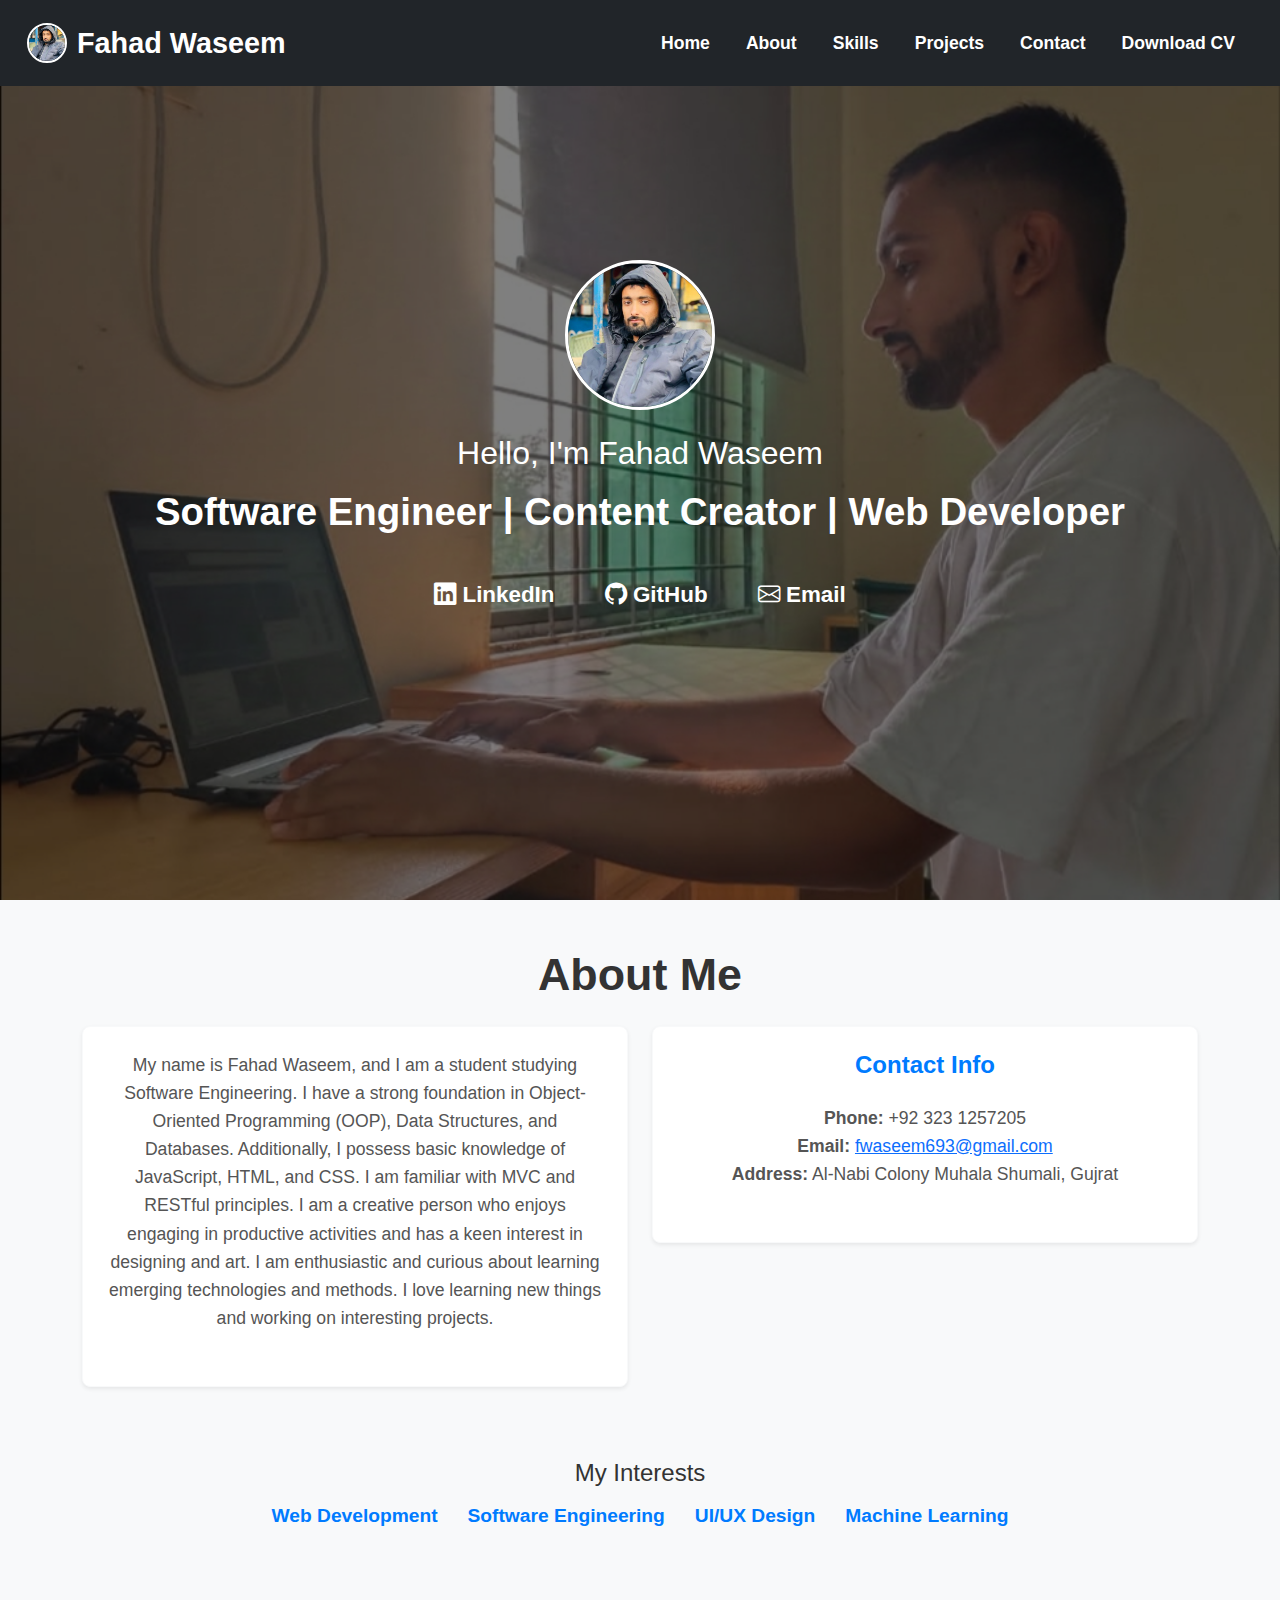
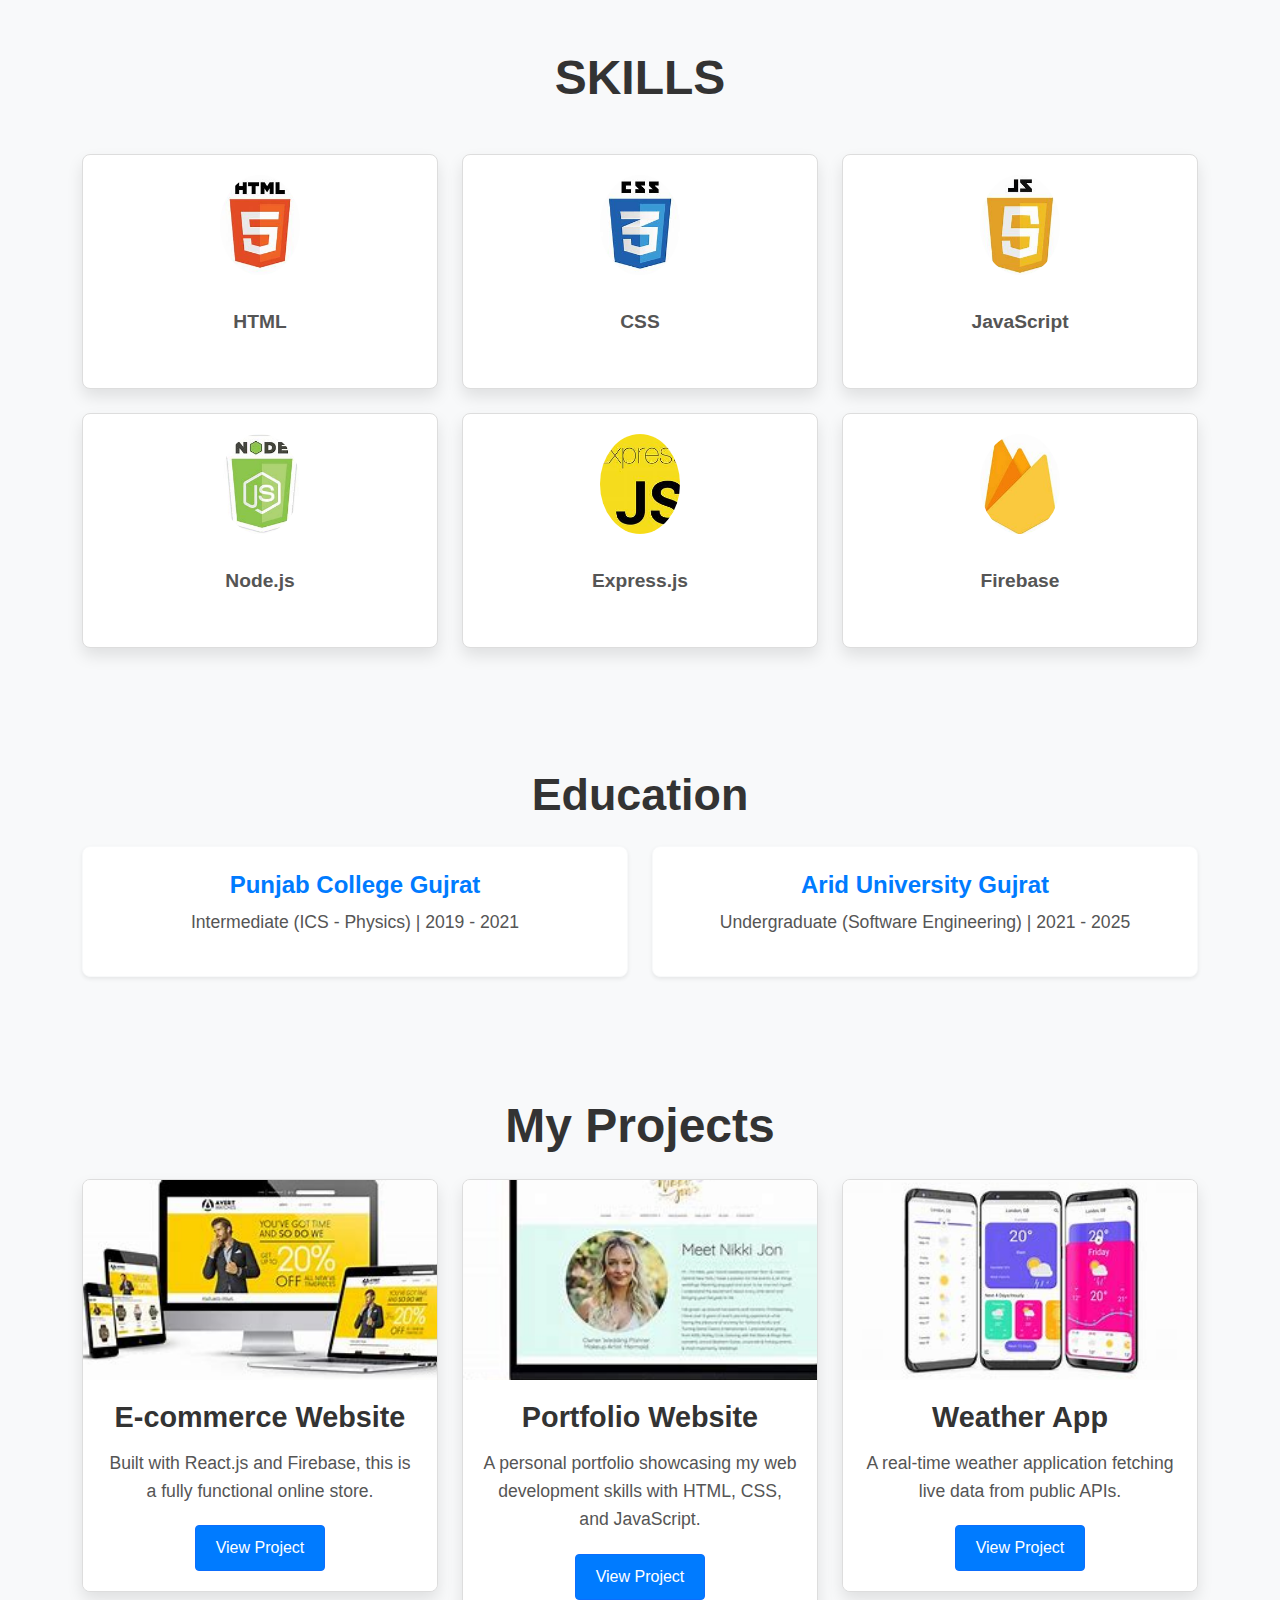
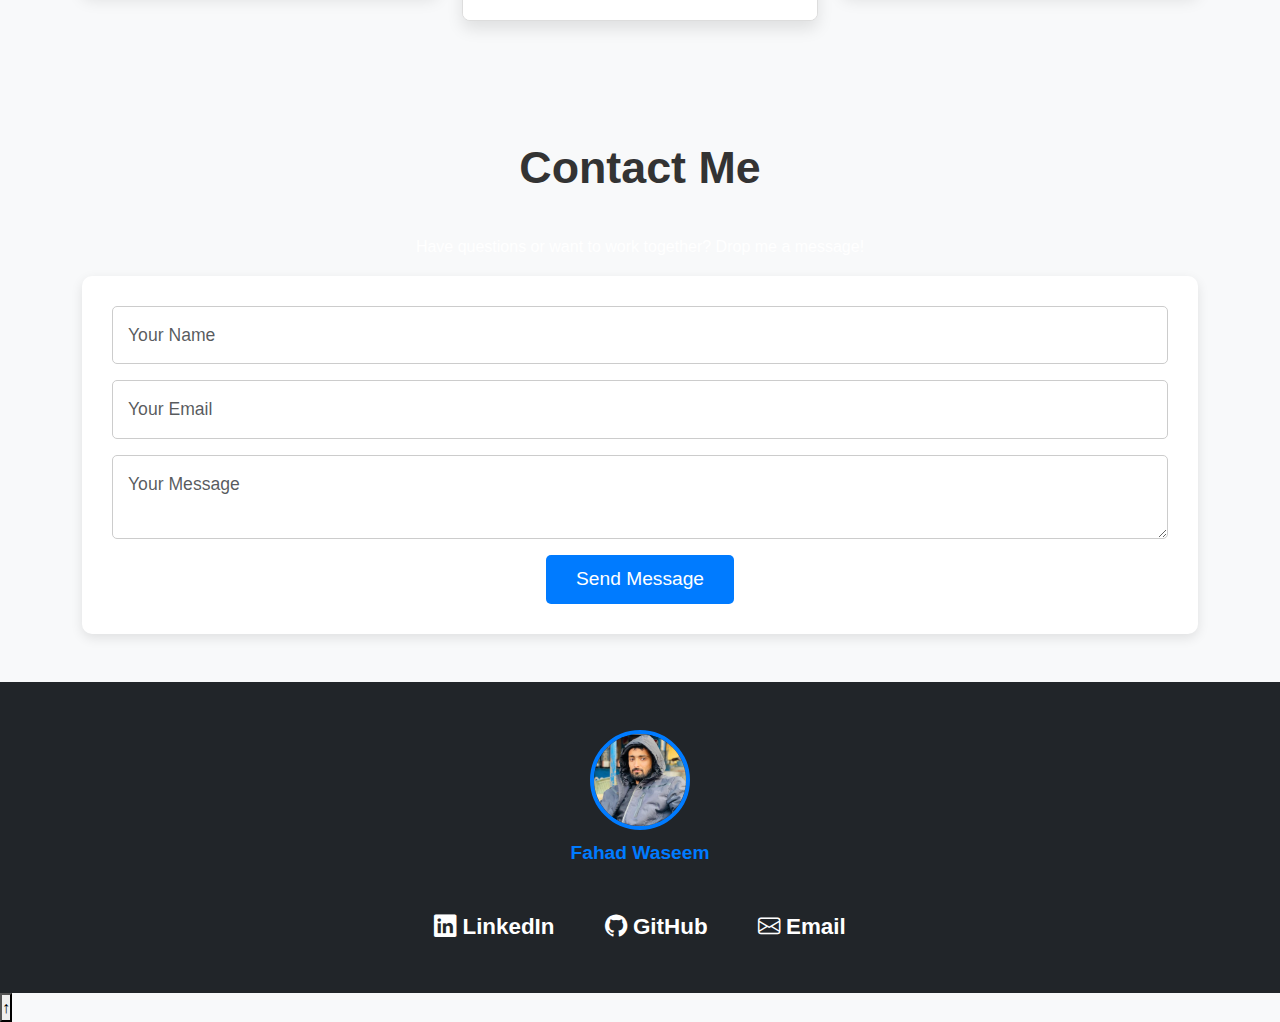
==== index.html @ c58f704f "upload portfolio-website" ====
<!DOCTYPE html>
<html lang="en">

<head>
    <meta charset="UTF-8">
    <meta name="viewport" content="width=device-width, initial-scale=1.0">
    <meta name="description" content="Portfolio website showcasing skills and projects">
    <title>Fahad Waseem - Portfolio</title>
    <!-- Bootstrap CSS Link -->
     <link rel="icon" type="image/png" href="/assets/fahad.jpg">
    <link href="https://cdn.jsdelivr.net/npm/bootstrap@5.3.0-alpha1/dist/css/bootstrap.min.css" rel="stylesheet">
    <link href="https://cdn.jsdelivr.net/npm/bootstrap-icons/font/bootstrap-icons.css" rel="stylesheet">
    <link rel="stylesheet" href="css/styles.css">
</head>

<body>

    <!-- Navigation Bar -->
    <header>
        <nav class="navbar navbar-expand-lg navbar-dark bg-dark fixed-top">
            <div class="container-fluid">
                <img src="assets/fahad.jpg" alt="Fahad Waseem" class="profile-logo">
                <a class="navbar-brand" href="#">Fahad Waseem</a>
                <button class="navbar-toggler" type="button" data-bs-toggle="collapse" data-bs-target="#navbarNav"
                    aria-controls="navbarNav" aria-expanded="false" aria-label="Toggle navigation">
                    <span class="navbar-toggler-icon"></span>
                </button>
                <div class="collapse navbar-collapse" id="navbarNav">
                    <ul class="navbar-nav ms-auto">
                        <li class="nav-item"><a class="nav-link" href="#home">Home</a></li>
                        <li class="nav-item"><a class="nav-link" href="#about">About</a></li>
                        <li class="nav-item"><a class="nav-link" href="#skills">Skills</a></li>
                        <li class="nav-item"><a class="nav-link" href="#projects">Projects</a></li>
                        <li class="nav-item"><a class="nav-link" href="#contact">Contact</a></li>
                        <li class="nav-item"><a class="nav-link" href="html/previewcv.html">Download CV</a></li>
                    </ul>
                </div>
            </div>
        </nav>
    </header>

   <!-- Hero Section (Home) -->
    <section id="home" class="hero d-flex justify-content-center align-items-center text-center text-white bg-primary"
    style="height: 100vh;">
    <div class="hero-content">
        <img src="assets/fahad.jpg" alt="Fahad Waseem" class="profile-img rounded-circle mb-4" style="width: 150px; height: 150px;">
        <h2>Hello, I'm Fahad Waseem</h2>
        <p>Software Engineer | Content Creator | Web Developer</p>

        <!-- Social Links -->
        <div class="social-links mt-3">
            <a href="https://www.linkedin.com/in/fahad-waseem-567947320/" target="_blank" class="text-white me-4">
                <i class="bi bi-linkedin"></i> LinkedIn
            </a>
            <a href="" target="_blank" class="text-white me-4">
                <i class="bi bi-github"></i> GitHub
            </a>
            <a href="mailto:fwaseem693@gmail.com" class="text-white">
                <i class="bi bi-envelope"></i> Email
            </a>
        </div>
    </div>
    </section>

        <!-- About Me Section -->
    <section id="about" class="about py-5 bg-light">
        <div class="container">
            <h2 class="text-center mb-4">About Me</h2>
            
            <div class="row">
                <!-- About Me Card -->
                <div class="col-md-6 mb-4">
                    <div class="card shadow-sm border-light p-4">
                        <p class="text-center">
                            My name is Fahad Waseem, and I am a student studying Software Engineering. I have a strong foundation in Object-Oriented Programming (OOP), Data Structures, and Databases. Additionally, I possess basic knowledge of JavaScript, HTML, and CSS. I am familiar with MVC and RESTful principles. I am a creative person who enjoys engaging in productive activities and has a keen interest in designing and art. I am enthusiastic and curious about learning emerging technologies and methods. I love learning new things and working on interesting projects.
                        </p>
                    </div>
                </div>

                <!-- Contact Info Card -->
                <div class="col-md-6 mb-4">
                    <div class="card shadow-sm border-light p-4">
                        <h4 class="text-center mb-4">Contact Info</h4>
                        <p class="text-center">
                            <strong>Phone:</strong> +92 323 1257205 <br>
                            <strong>Email:</strong> <a href="mailto:fwaseem693@gmail.com">fwaseem693@gmail.com</a> <br>
                            <strong>Address:</strong> Al-Nabi Colony Muhala Shumali, Gujrat
                        </p>
                    </div>
                </div>
            </div>

            <!-- Interests Section -->
            <h4 class="text-center mt-5">My Interests</h4>
            <ul class="interests text-center">
                <li>Web Development</li>
                <li>Software Engineering</li>
                <li>UI/UX Design</li>
                <li>Machine Learning</li>
            </ul>
        </div>
    </section>


   <!-- Skills Section -->
<section id="skills" class="skills py-5">
    <div class="container">
        <h2 class="text-center mb-5">Skills</h2>
        <div class="row text-center">
            <!-- HTML Skill -->
            <div class="col-md-4 mb-4">
                <div class="card skill-card">
                    <img src="assets/html.png" alt="HTML" class="card-img-top" style="height: 100px; width: 100px;">
                    <div class="card-body">
                        <h5 class="card-title">HTML</h5>
                    </div>
                </div>
            </div>
            <!-- CSS Skill -->
            <div class="col-md-4 mb-4">
                <div class="card skill-card">
                    <img src="assets/css.png" alt="CSS" class="card-img-top" style="height: 100px; width: 100px;">
                    <div class="card-body">
                        <h5 class="card-title">CSS</h5>
                    </div>
                </div>
            </div>
            <!-- JavaScript Skill -->
            <div class="col-md-4 mb-4">
                <div class="card skill-card">
                    <img src="assets/js.jpeg" alt="JavaScript" class="card-img-top" style="height: 100px; width: 100px;">
                    <div class="card-body">
                        <h5 class="card-title">JavaScript</h5>
                    </div>
                </div>
            </div>
            <!-- Node.js Skill -->
            <div class="col-md-4 mb-4">
                <div class="card skill-card">
                    <img src="assets/Node.jpeg" alt="Node.js" class="card-img-top" style="height: 100px; width: 100px;">
                    <div class="card-body">
                        <h5 class="card-title">Node.js</h5>
                    </div>
                </div>
            </div>
            <!-- Express.js Skill -->
            <div class="col-md-4 mb-4">
                <div class="card skill-card">
                    <img src="assets/express.jpeg" alt="Express.js" class="card-img-top" style="height: 100px; width: 100px;">
                    <div class="card-body">
                        <h5 class="card-title">Express.js</h5>
                    </div>
                </div>
            </div>
            <!-- Firebase Skill -->
            <div class="col-md-4 mb-4">
                <div class="card skill-card">
                    <img src="assets/firebase.jpeg" alt="Firebase" class="card-img-top" style="height: 100px; width: 100px;">
                    <div class="card-body">
                        <h5 class="card-title">Firebase</h5>
                    </div>
                </div>
            </div>
        </div>
    </div>
</section>


        <!-- Education Section -->
    <section id="education" class="education py-5 bg-light">
        <div class="container">
            <h2 class="text-center mb-4">Education</h2>
            <div class="row">
                <!-- Education Item 1 -->
                <div class="col-md-6 mb-4">
                    <div class="card shadow-sm border-light p-4">
                        <h4 class="text-center">Punjab College Gujrat</h4>
                        <p class="text-center">Intermediate (ICS - Physics) | 2019 - 2021</p>
                    </div>
                </div>

                <!-- Education Item 2 -->
                <div class="col-md-6 mb-4">
                    <div class="card shadow-sm border-light p-4">
                        <h4 class="text-center">Arid University Gujrat</h4>
                        <p class="text-center">Undergraduate (Software Engineering) | 2021 - 2025</p>
                    </div>
                </div>
            </div>
        </div>
    </section>


    <!-- Projects Section -->
<section id="projects" class="projects py-5">
    <div class="container">
        <h2 class="text-center mb-4">My Projects</h2>
        <div class="row">
            <!-- Project 1 -->
            <div class="col-md-4 mb-4">
                <div class="card">
                    <img src="assets/E-commerce.jpeg" alt="E-commerce Website" class="card-img-top">
                    <div class="card-body">
                        <h5 class="card-title">E-commerce Website</h5>
                        <p class="card-text">Built with React.js and Firebase, this is a fully functional online store.</p>
                        <a href="" target="_blank" class="btn btn-primary">View Project</a>
                    </div>
                </div>
            </div>

            <!-- Project 2 -->
            <div class="col-md-4 mb-4">
                <div class="card">
                    <img src="assets/Portfolio.jpeg" alt="Portfolio Website" class="card-img-top">
                    <div class="card-body">
                        <h5 class="card-title">Portfolio Website</h5>
                        <p class="card-text">A personal portfolio showcasing my web development skills with HTML, CSS, and JavaScript.</p>
                        <a href="" target="_blank" class="btn btn-primary">View Project</a>
                    </div>
                </div>
            </div>

            <!-- Project 3 -->
            <div class="col-md-4 mb-4">
                <div class="card">
                    <img src="assets/Weather.jpeg" alt="Weather App" class="card-img-top">
                    <div class="card-body">
                        <h5 class="card-title">Weather App</h5>
                        <p class="card-text">A real-time weather application fetching live data from public APIs.</p>
                        <a href="" target="_blank" class="btn btn-primary">View Project</a>
                    </div>
                </div>
            </div>
        </div>
    </div>
</section>

    <!-- Contact Section -->
<section id="contact" class="contact py-5">
    <div class="container text-center">
        <h2 class="section-title">Contact Me</h2>
        <p class="section-subtitle">Have questions or want to work together? Drop me a message!</p>
        
        <form id="contactForm">
            <div class="mb-3">
                <input type="text" id="name" placeholder="Your Name" class="form-control" required>
            </div>
            <div class="mb-3">
                <input type="email" id="email" placeholder="Your Email" class="form-control" required>
            </div>
            <div class="mb-3">
                <textarea id="message" placeholder="Your Message" class="form-control" required></textarea>
            </div>
            <button type="submit" class="btn btn-primary">Send Message</button>
        </form>
    </div>
</section>

    <!-- Footer -->
<footer class="bg-dark text-white py-5">
    <div class="container text-center">
        <!-- Footer Logo and Name -->
        <div class="footer-logo mb-4">
            <img src="assets/fahad.jpg" alt="Fahad Waseem" class="footer-logo-img rounded-circle">
            <p class="mt-2">Fahad Waseem</p>
        </div>

        <!-- Social Links -->
        <div class="social-links mt-3">
            <a href="https://www.linkedin.com/in/fahad-waseem-567947320/" target="_blank" class="text-white me-4">
                <i class="bi bi-linkedin"></i> LinkedIn
            </a>
            <a href="" target="_blank" class="text-white me-4">
                <i class="bi bi-github"></i> GitHub
            </a>
            <a href="mailto:fwaseem693@gmail.com" class="text-white">
                <i class="bi bi-envelope"></i> Email
            </a>
        </div>
    </div>
</footer>


    <!-- Bootstrap and Custom JavaScript -->
    <script src="https://cdn.jsdelivr.net/npm/bootstrap@5.3.0-alpha1/dist/js/bootstrap.bundle.min.js"></script>
    <script src="js/script.js"></script>
</body>

</html>
---- css/styles.css ----
/* General Reset */
* {
    margin: 0;
    padding: 0;
    box-sizing: border-box;
}

/* Body and General Styles */
body {
    font-family: 'Arial', sans-serif;
    line-height: 1.6;
    background-color: #f8f9fa;
    color: #333;
}


/* General Styles */
body {
    font-family: Arial, sans-serif;
    margin: 0;
    padding: 0;
    box-sizing: border-box;
    scroll-behavior: smooth;
}
/* Navbar */
.navbar {
    background-color: #222831; /* Dark Gray */
}

/* Hero Section */
.hero {
    background-color: #393E46; /* Charcoal Gray */
    color: #ffffff;
}

/* About Section */
#about {
    background-color: #EEEEEE; /* Light Gray */
    padding: 80px 0;
}

/* Skills Section */
#skills {
    background-color: #F8F9FA; /* Teal Blue */
    padding: 80px 0;
}

/* Projects Section */
#projects {
    background-color: #F8F9FA; /* Off White */
    padding: 80px 0;
}

/* Contact Section */
#contact {
    background-color:#F8F9FA; /* Dark Gray */
    color: #ffffff;
    padding: 80px 0;
}

/* Navigation Bar */
.navbar {
    padding: 15px;
}

.navbar-brand {
    font-size: 1.8rem;
    font-weight: bold;
    color: #fff;
}

.navbar-brand:hover {
    color: #0066ff;
}

/* Navbar Logo Styling */
.profile-logo {
    width: 40px; 
    height: 40px;
    border-radius: 50%; 
    object-fit: cover; 
    margin-right: 10px; 
    border: 2px solid #fff; 
}

.navbar-nav .nav-link {
    color: #fff !important;
    font-size: 1.1rem;
    margin: 0 10px;
    font-weight: bold;
}

.navbar-nav .nav-link:hover {
    color: #0066ff !important;
}

/* Hero Section */
.hero {
    background-image: url('/assets/hro.jpg'); /* You can replace this with your custom background image */
    background-size: cover;
    background-position: center;
    height: 100vh;
    display: flex;
    justify-content: center;
    align-items: center;
    text-align: center;
    position: relative;
    color: white;
}

.hero::before {
    content: "";
    position: absolute;
    top: 0;
    left: 0;
    width: 100%;
    height: 100%;
    background: rgba(0, 0, 0, 0.5); /* Black overlay with opacity */
}

.hero-content {
    z-index: 2;
    margin-bottom: 20px;
    font-size: 2.4rem;
    font-weight: bold;
    color: #fff;
}

.profile-img {
    width: 150px;
    height: 150px;
    border-radius: 50%;
    border: 3px solid #fff;
    transition: transform 0.3s ease;
}

.profile-img:hover {
    transform: scale(1.1);
}

/* Social Links */
.social-links a {
    color: white;
    font-size: 1.3rem;
    margin: 0 10px;
    text-decoration: none;
    font-weight: bold;
    transition: color 0.3s ease, transform 0.3s ease;
}

.social-links a:hover {
    color: #0066ff; /* Blue hover color */
    transform: translateY(-5px); /* Slight upward movement */
}

.social-links a:focus {
    outline: none; /* Remove the default focus outline */
}

/* About Section */
.about {
    padding: 60px 0;
    background-color: #f8f9fa; /* Lighter background for a cleaner look */
}

.about h2 {
    font-size: 2.8rem;
    margin-bottom: 20px;
    font-weight: bold;
    color: #333; /* Darker text for readability */
}

.about p {
    font-size: 1.2rem;
    margin-bottom: 30px;
    color: #555; /* Slightly lighter text for better readability */
}

.card {
    border-radius: 10px;
    background-color: #ffffff;
    border: none;
    box-shadow: 0 4px 12px rgba(0, 0, 0, 0.1);
    transition: box-shadow 0.3s ease, transform 0.3s ease;
}

.card:hover {
    box-shadow: 0 6px 18px rgba(0, 0, 0, 0.2);
    transform: translateY(-5px);
}

.card .card-body {
    padding: 20px;
}

.interests {
    list-style-type: none;
    padding: 0;
    font-size: 1.2rem;
    display: flex;
    justify-content: center;
    flex-wrap: wrap;
}

.interests li {
    margin: 5px 15px;
    font-weight: bold;
    color: #007bff; /* Blue color for the interests */
}

.interests li:hover {
    color: #0056b3; /* Darker blue when hovered */
    cursor: pointer;
}

/* Responsive Design */
@media (max-width: 768px) {
    .about h2 {
        font-size: 2.4rem;
    }

    .about p {
        font-size: 1.1rem;
    }

    .interests {
        font-size: 1rem;
        flex-direction: column;
        align-items: center;
    }
}

/* Education Section */
.education {
    padding: 60px 0;
    background-color: #f1f1f1;
}

.education h2 {
    font-size: 2.8rem;
    margin-bottom: 40px;
    font-weight: bold;
    color: #333;
}

.card {
    border-radius: 10px;
    background-color: #ffffff;
    border: none;
    box-shadow: 0 4px 12px rgba(0, 0, 0, 0.1);
    transition: box-shadow 0.3s ease, transform 0.3s ease;
}

.card:hover {
    box-shadow: 0 6px 18px rgba(0, 0, 0, 0.2);
    transform: translateY(-5px);
}

.card .card-body {
    padding: 20px;
    text-align: center;
}

.card h4 {
    font-size: 1.5rem;
    font-weight: bold;
    color: #007bff; /* Blue color for the headings */
}

.card p {
    font-size: 1.1rem;
    color: #555;
}

/* Responsive Design */
@media (max-width: 768px) {
    .education h2 {
        font-size: 2.4rem;
    }

    .card h4 {
        font-size: 1.4rem;
    }

    .card p {
        font-size: 1rem;
    }
}

/* Skills Section Styling */
.skills {
    padding: 60px 10px;
    background-color: #f8f9fa;
}

.skills h2 {
    font-size: 3rem;
    font-weight: bold;
    color: #333;
    margin-bottom: 30px;
    text-transform: uppercase;
}

.skill-card {
    border: none;
    box-shadow: 0 4px 12px rgba(0, 0, 0, 0.1);
    transition: transform 0.3s ease, box-shadow 0.3s ease;
    border-radius: 8px;
    background-color: #ffffff;
    padding: 20px;
}

.skill-card:hover {
    transform: translateY(-10px);
    box-shadow: 0 8px 20px rgba(0, 0, 0, 0.2);
}

/* Card Image Styling */
.skill-card img {
    display: block;
    margin: 0 auto;
    border-radius: 50%;
    max-width: 80px;
    transition: transform 0.3s ease;
}

.skill-card:hover img {
    transform: scale(1.1);
}

/* Card Title Styling */
.skill-card .card-title {
    font-size: 1.2rem;
    font-weight: 600;
    color: #555;
    margin-top: 15px;
}

/* Responsive Design */
@media (max-width: 768px) {
    .skills h2 {
        font-size: 2.5rem;
    }

    .skill-card img {
        max-width: 70px;
    }
}


/* Projects Section */
.projects {
    padding: 80px 0;  /* Increased padding for better spacing */
    background-color: #f8f9fa;  /* Slight off-white background for a cleaner look */
}

.projects h2 {
    font-size: 3rem;  /* Larger heading */
    font-weight: 700;  /* Bold font */
    color: #333;  /* Dark text color for better readability */
    margin-bottom: 40px;  /* More space between heading and projects */
    text-align: center;  /* Centered heading */
}

.card {
    border-radius: 8px;  /* Rounded corners for modern design */
    border: 1px solid #ddd;  /* Light border for each card */
    box-shadow: 0 8px 16px rgba(0, 0, 0, 0.1);  /* Subtle shadow effect */
    overflow: hidden;  /* Ensures content doesn't overflow the rounded corners */
    transition: transform 0.3s ease, box-shadow 0.3s ease;
}

.card:hover {
    transform: translateY(-10px);  /* Smooth hover effect */
    box-shadow: 0 12px 24px rgba(0, 0, 0, 0.15);  /* Darker shadow on hover for depth */
}

.card-img-top {
    object-fit: cover;  /* Ensures images cover the card width/height without distortion */
    height: 200px;  /* Fixed image height for consistency */
}

.card-body {
    padding: 25px;  /* More padding inside the card */
    background-color: #fff;  /* White background for text content */
}

.card-title {
    font-size: 1.8rem;  /* Consistent, readable size */
    font-weight: 600;  /* Bold title */
    margin-bottom: 15px;  /* Spacing below title */
    color: #333;  /* Dark text color */
}

.card-text {
    font-size: 1.1rem;  /* Readable font size */
    color: #555;  /* Slightly lighter text for better contrast */
    margin-bottom: 20px;  /* Spacing between description and link */
}

.btn-primary {
    background-color: #007bff;  /* Primary blue color */
    color: #fff;  /* White text on the button */
    padding: 10px 20px;
    font-size: 1rem;
    border-radius: 4px;
    text-align: center;
    transition: background-color 0.3s ease;
    text-decoration: none;  /* Remove underline from the link */
}

.btn-primary:hover {
    background-color: #0056b3;  /* Darker blue on hover */
    text-decoration: none;  /* Ensures no underline on hover */
}

@media (max-width: 767px) {
    .card-img-top {
        height: 150px;  /* Smaller images on mobile */
    }

    .card-body {
        padding: 20px;  /* Less padding on mobile for compactness */
    }
}
/* Contact Section Styling */
.contact {
    padding: 80px 0; /* Increased padding for more spacing */
    background-color: #f8f9fa; /* Light background for clean look */
}

.contact h2 {
    font-size: 2.8rem;
    font-weight: 700;
    color: #333;
    text-align: center;
    margin-bottom: 40px; /* More space for better balance */
}

.contact form {
    background-color: #fff;
    padding: 30px;
    border-radius: 10px;
    box-shadow: 0 4px 12px rgba(0, 0, 0, 0.1); /* Added shadow for depth */
}

.contact form .form-control {
    border-radius: 5px;
    font-size: 1.1rem;
    padding: 15px;
    border: 1px solid #ccc;
    transition: border-color 0.3s ease; /* Smooth border color change */
}

.contact form .form-control:focus {
    border-color: #007bff; /* Blue border on focus for better visibility */
    box-shadow: 0 0 5px rgba(0, 123, 255, 0.5); /* Subtle shadow on focus */
}

.contact form button {
    background-color: #007bff;
    border: none;
    padding: 10px 30px;
    color: #fff;
    font-size: 1.2rem;
    border-radius: 5px;
    transition: background-color 0.3s ease;
}

.contact form button:hover {
    background-color: #0056b3;
    cursor: pointer;
}

.contact form .btn:focus {
    outline: none; /* Removes focus outline */
}

@media (max-width: 767px) {
    .contact form {
        padding: 20px; /* Reduced padding on mobile */
    }
    .contact h2 {
        font-size: 2.2rem; /* Adjusted font size on mobile */
    }
}

/* Footer Styling */
footer {
    background-color: #343a40;
    color: #fff;
    padding: 60px 0;
}

/* Footer Logo */
.footer-logo {
    display: flex;
    justify-content: center;
    align-items: center;
    flex-direction: column;
}

.footer-logo-img {
    width: 100px;
    height: 100px;
    object-fit: cover;
    border: 4px solid #007bff; /* Border color for visual emphasis */
}

footer p {
    font-size: 1.2rem; /* Slightly larger font for your name */
    font-weight: 600;
    margin-top: 10px;
    color: #007bff;
}

/* Social Links */
.social-links a {
    color: #fff;
    font-size: 1.4rem; /* Larger icons */
    margin: 0 20px;
    text-decoration: none;
    transition: color 0.3s ease, transform 0.3s ease;
}

.social-links a:hover {
    color: #0056b3;
    transform: translateY(-5px); /* Subtle lift effect */
}

/* Back to Top Link */
footer .mt-4 a {
    font-size: 1.1rem;
    color: #fff;
    text-decoration: none;
    display: inline-flex;
    align-items: center;
    transition: color 0.3s ease;
}

footer .mt-4 a:hover {
    color: #0056b3; /* Hover effect */
}

footer .mt-4 i {
    margin-left: 8px;
    font-size: 1.3rem;
}


/* Mobile Responsiveness */
@media (max-width: 768px) {
    footer p {
        font-size: 1rem;
    }

    .social-links a {
        font-size: 1.2rem; /* Adjust size for smaller screens */
        margin: 0 15px;
    }

    footer .mt-4 a {
        font-size: 1rem; /* Adjust text size for mobile */
    }

    .footer-logo-img {
        width: 80px;
        height: 80px; /* Smaller image size for mobile */
    }
}

/* Responsive Design */
@media (max-width: 768px) {
    .hero h2 {
        font-size: 2.5rem;
    }

    .hero p {
        font-size: 1.2rem;
    }

    .navbar-nav .nav-link {
        font-size: 1.1rem;
    }

    .skills img {
        width: 50px;
    }

    .projects h2 {
        font-size: 2.2rem;
    }

    .card-title {
        font-size: 1.5rem;
    }

    .contact h2 {
        font-size: 2.2rem;
    }
}

@media (max-width: 576px) {
    .hero h2 {
        font-size: 2rem;
    }

    .hero p {
        font-size: 1rem;
    }

    .navbar-nav .nav-link {
        font-size: 1rem;
    }

    .profile-img {
        width: 120px;
        height: 120px;
    }

    .social-links a {
        font-size: 1.1rem;
        margin: 0 5px;
    }

    .contact-form .form-control {
        font-size: 1rem;
    }

    .contact button {
        font-size: 1.1rem;
        padding: 12px 25px;
    }
}
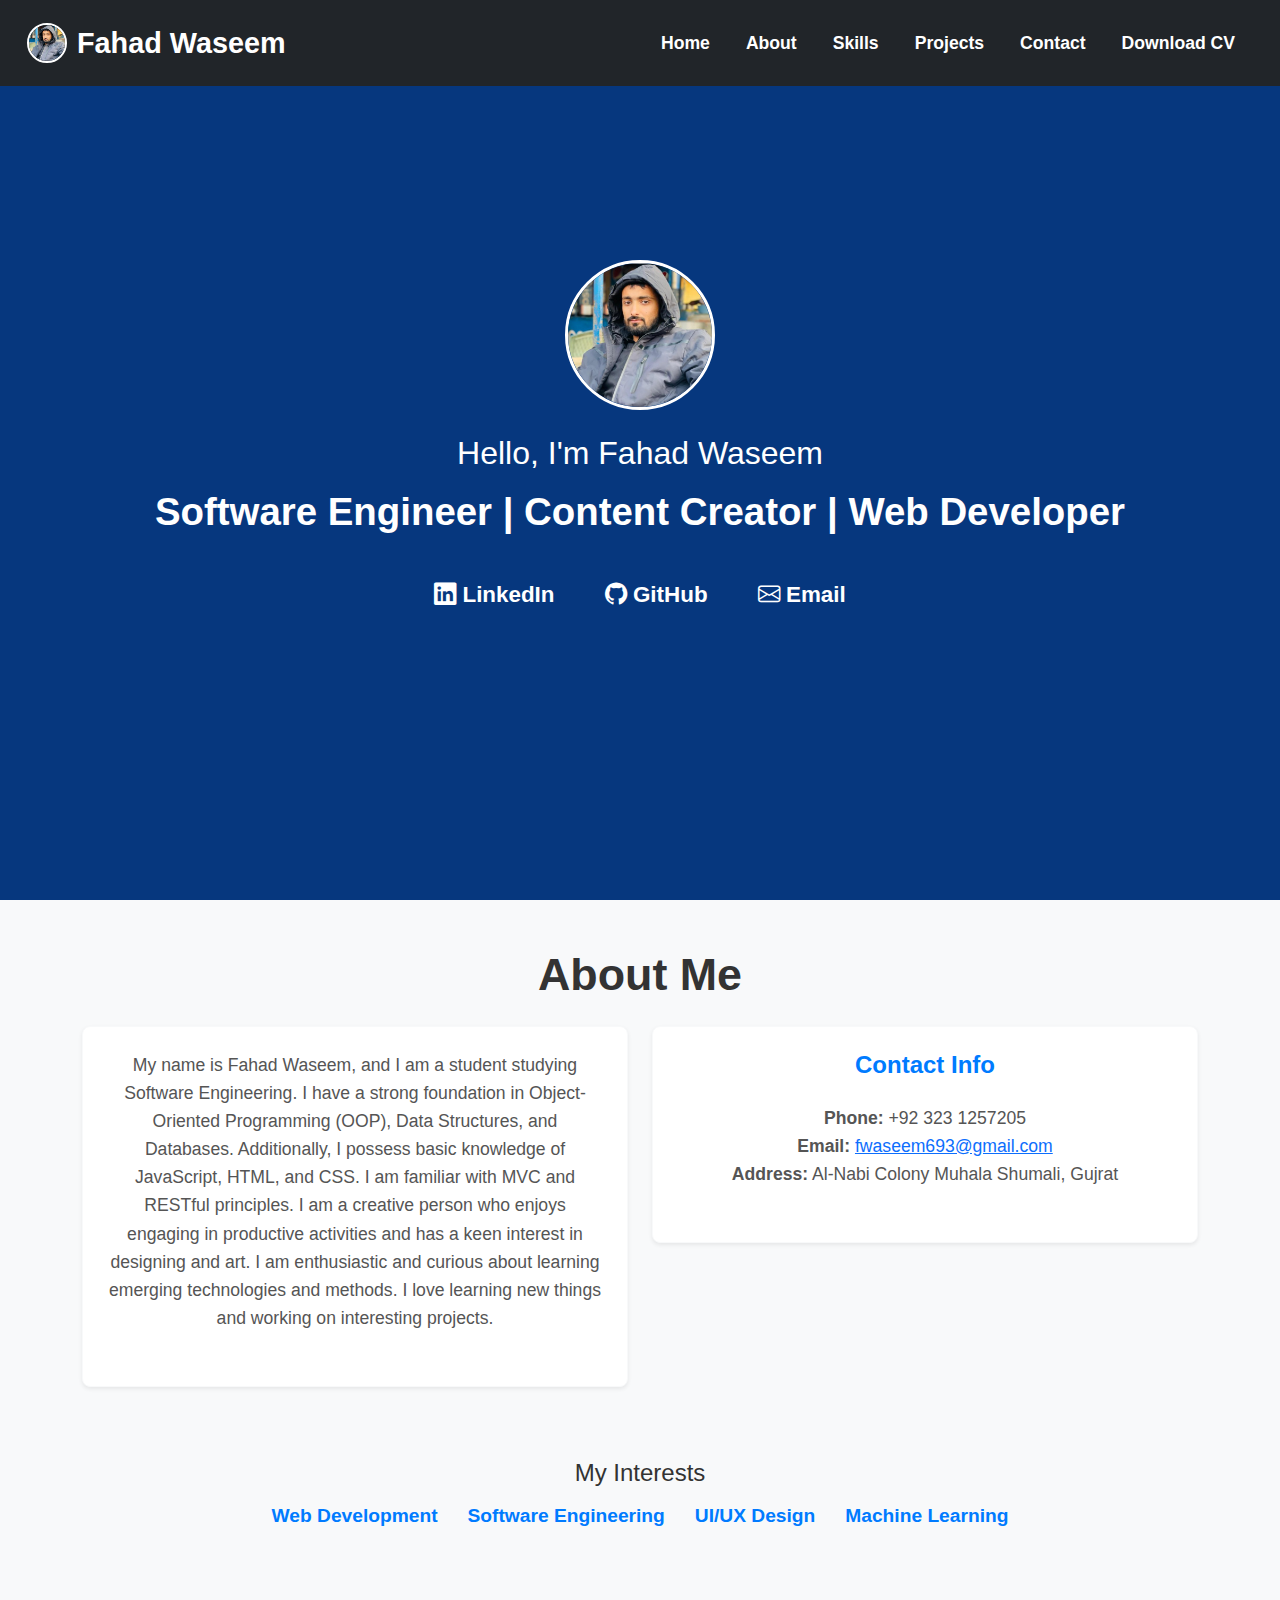
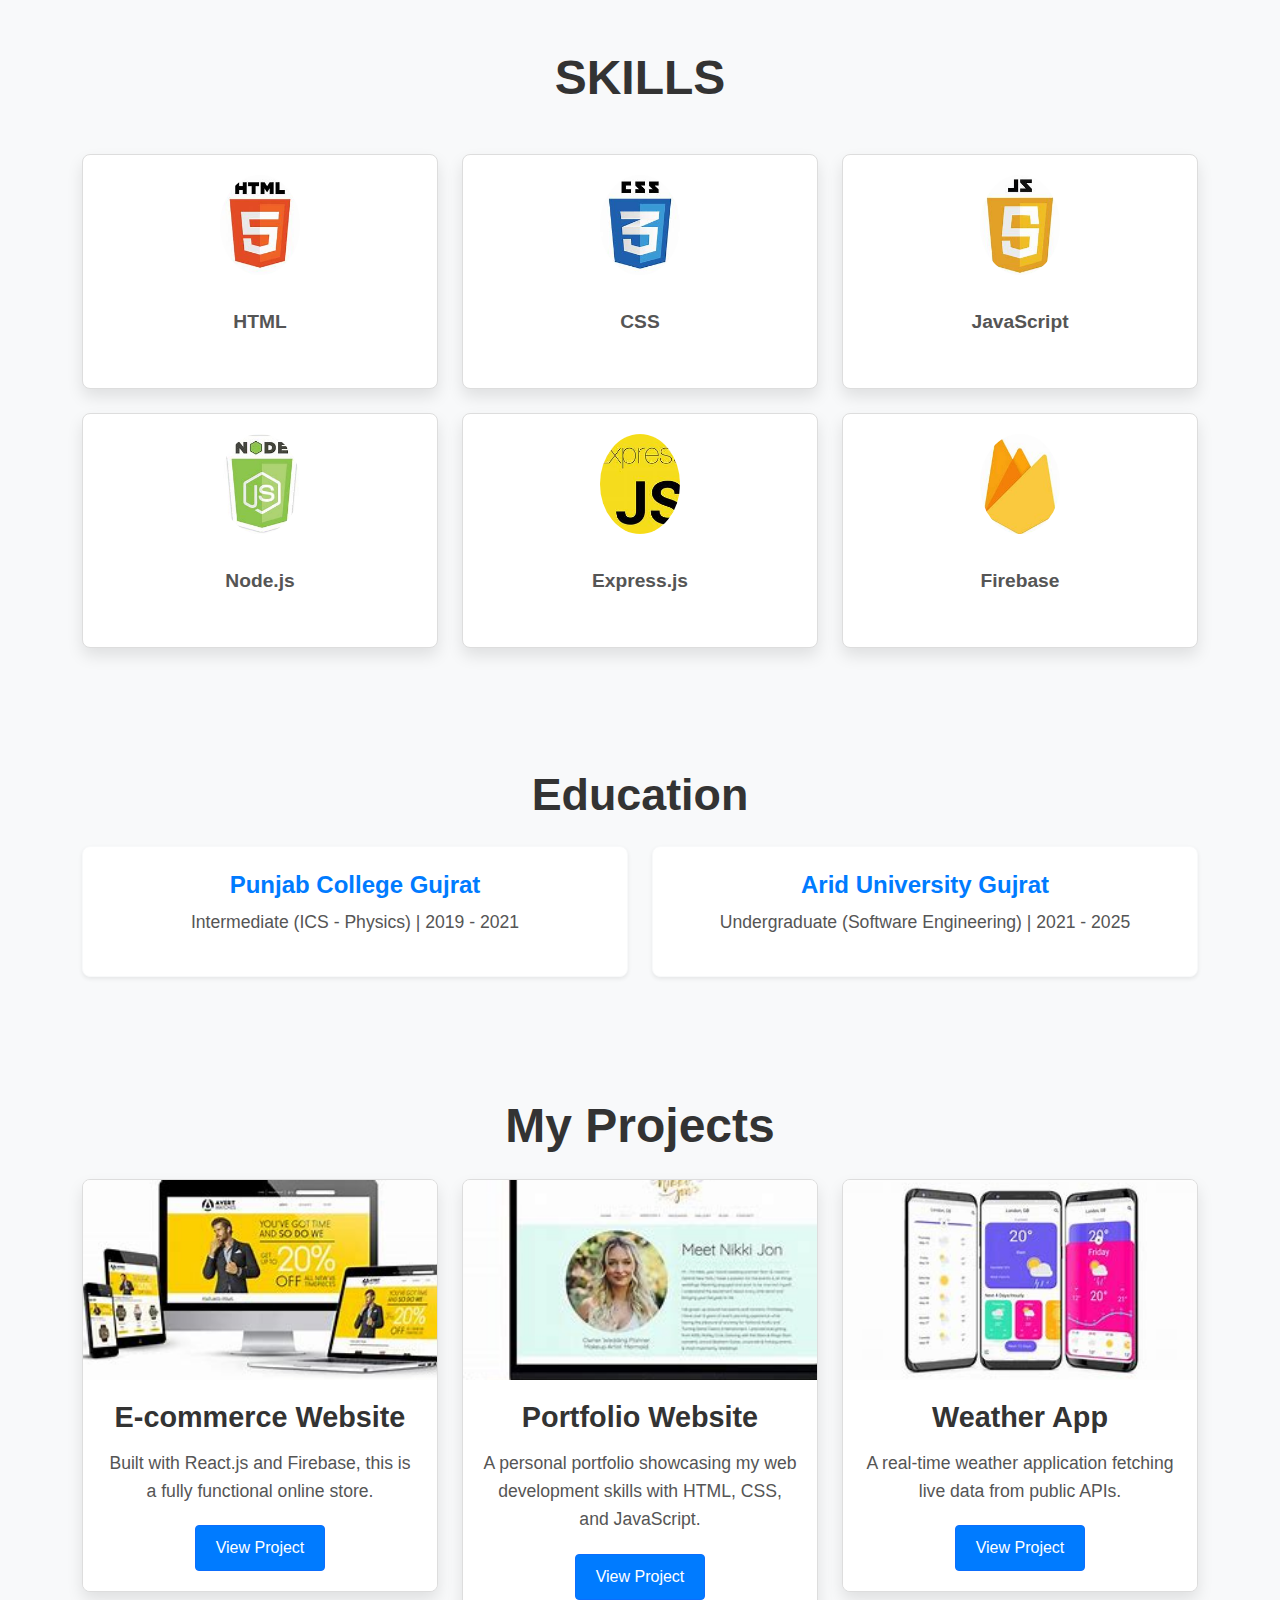
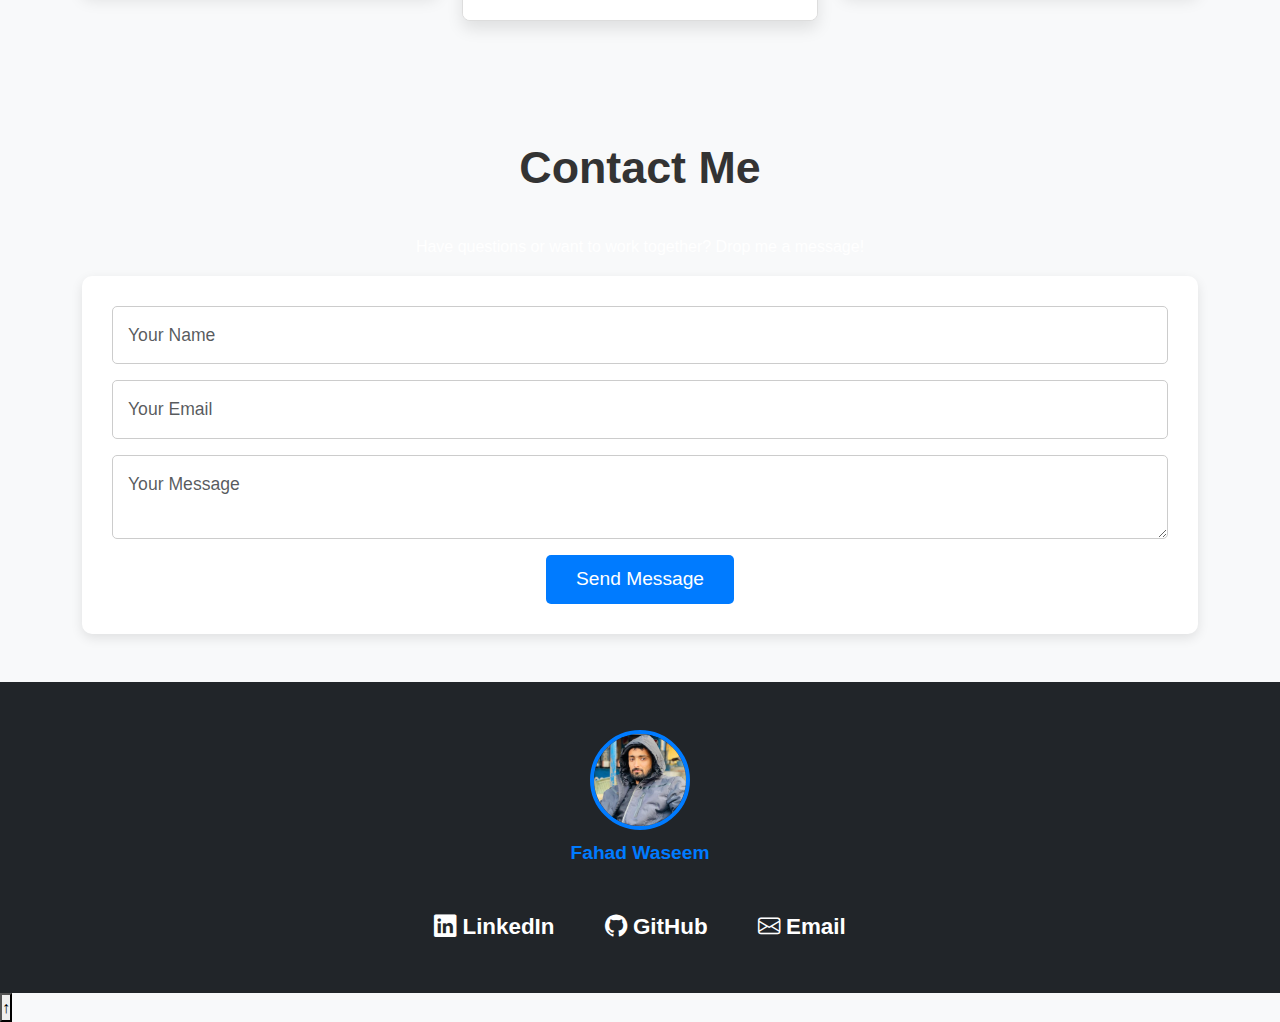
==== commit 16dbf616: "Update index.html" ====
--- a/index.html
+++ b/index.html
@@ -32,7 +32,7 @@
                         <li class="nav-item"><a class="nav-link" href="#skills">Skills</a></li>
                         <li class="nav-item"><a class="nav-link" href="#projects">Projects</a></li>
                         <li class="nav-item"><a class="nav-link" href="#contact">Contact</a></li>
-                        <li class="nav-item"><a class="nav-link" href="html/previewcv.html">Download CV</a></li>
+                        <li class="nav-item"><a class="nav-link" href="/assets/Fahad Waseem CV.pdf" download>Download CV</a></li>
                     </ul>
                 </div>
             </div>
--- a/css/styles.css
+++ b/css/styles.css
@@ -96,7 +96,7 @@
 
 /* Hero Section */
 .hero {
-    background-image: url('/assets/hro.jpg'); /* You can replace this with your custom background image */
+    background-image: url('assets/hro.jpg'); /* You can replace this with your custom background image */
     background-size: cover;
     background-position: center;
     height: 100vh;
